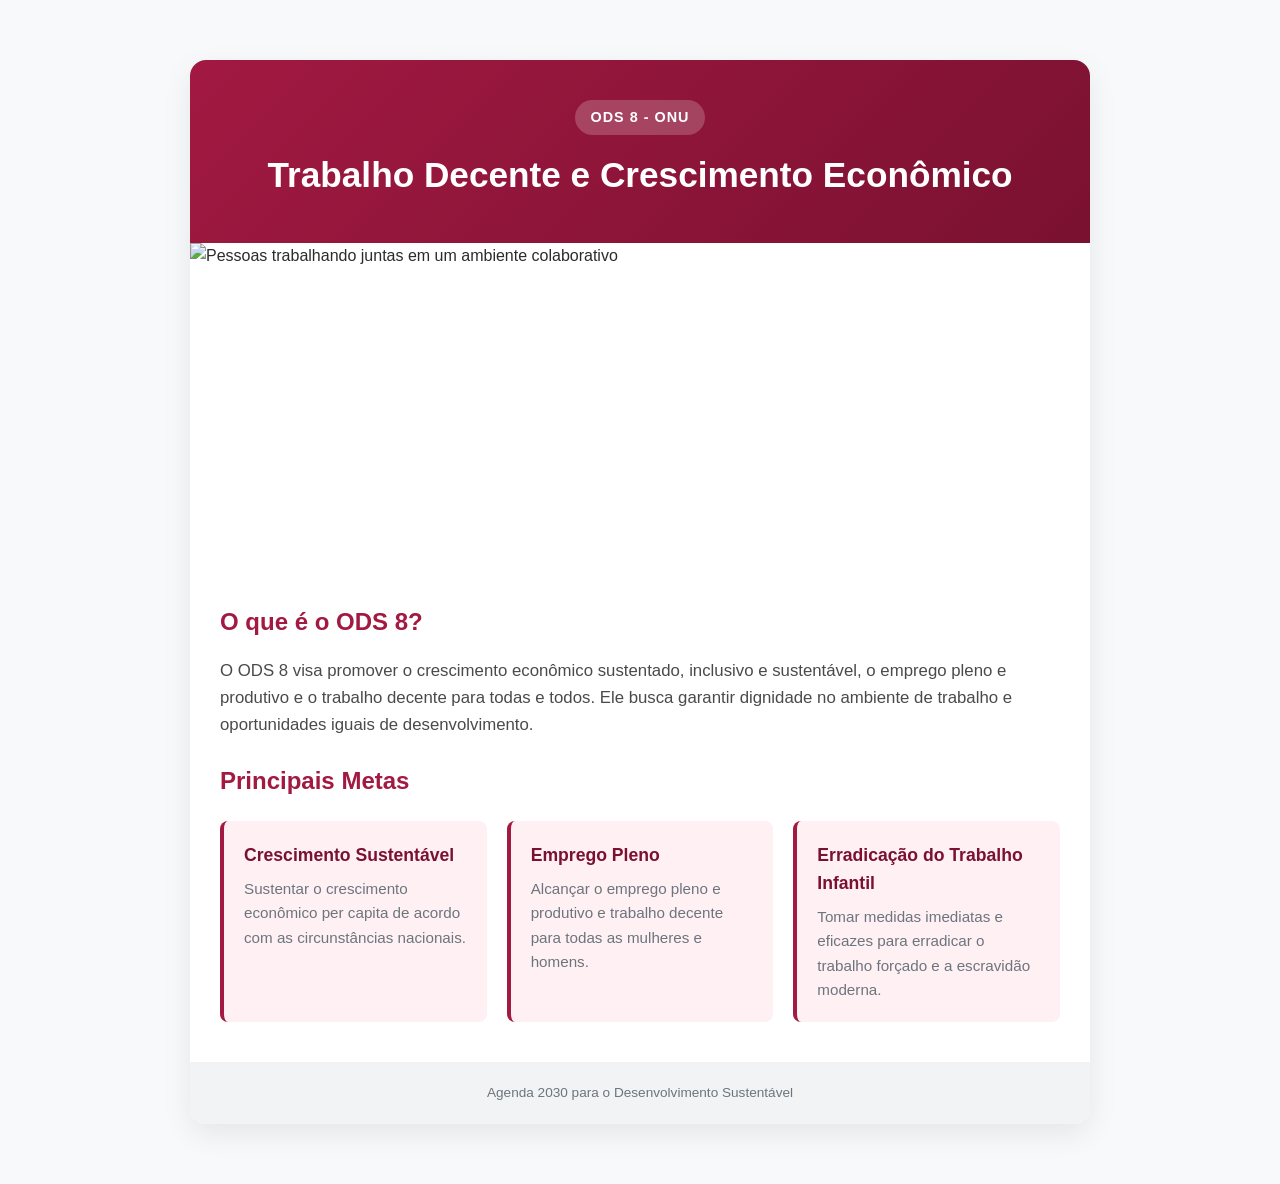
==== ODS08.html @ 08b7e514 "odsia" ====
<!DOCTYPE html>
<html lang="pt-BR">
<head>
  <meta charset="UTF-8">
  <meta name="viewport" content="width=device-width, initial-scale=1.0">
  <title>ODS 8 - Trabalho Decente e Crescimento Econômico</title>
  <style>
    :root {
      --primary: #a21942;
      --primary-dark: #7a1130;
      --bg-color: #f8f9fa;
      --card-bg: #ffffff;
      --text-color: #2b2b2b;
      --text-muted: #6c757d;
    }

    * {
      box-sizing: border-box;
      margin: 0;
      padding: 0;
    }

    body {
      font-family: 'Segoe UI', Tahoma, Geneva, Verdana, sans-serif;
      background-color: var(--bg-color);
      color: var(--text-color);
      line-height: 1.6;
      padding: 20px;
    }

    .container {
      max-width: 900px;
      margin: 40px auto;
      background-color: var(--card-bg);
      border-radius: 16px;
      overflow: hidden;
      box-shadow: 0 10px 30px rgba(0, 0, 0, 0.08);
    }

    .header {
      background: linear-gradient(135deg, var(--primary), var(--primary-dark));
      color: white;
      padding: 40px 30px;
      text-align: center;
    }

    .badge {
      display: inline-block;
      background-color: rgba(255, 255, 255, 0.2);
      padding: 6px 16px;
      border-radius: 20px;
      font-weight: 600;
      font-size: 0.9rem;
      text-transform: uppercase;
      letter-spacing: 1px;
      margin-bottom: 12px;
    }

    .header h1 {
      font-size: 2.2rem;
      font-weight: 700;
    }

    .image-container {
      width: 100%;
      height: 320px;
      overflow: hidden;
      position: relative;
    }

    .image-container img {
      width: 100%;
      height: 100%;
      object-fit: cover;
    }

    .content {
      padding: 40px 30px;
    }

    .content h2 {
      color: var(--primary);
      margin-bottom: 16px;
      font-size: 1.5rem;
    }

    .content p {
      margin-bottom: 24px;
      color: #4a4a4a;
      font-size: 1.05rem;
    }

    .grid-targets {
      display: grid;
      grid-template-columns: repeat(auto-fit, minmax(240px, 1fr));
      gap: 20px;
      margin-top: 20px;
    }

    .target-card {
      background-color: #fff0f3;
      border-left: 4px solid var(--primary);
      padding: 20px;
      border-radius: 8px;
    }

    .target-card h3 {
      font-size: 1.1rem;
      color: var(--primary-dark);
      margin-bottom: 8px;
    }

    .target-card p {
      font-size: 0.95rem;
      margin-bottom: 0;
      color: var(--text-muted);
    }

    .footer {
      text-align: center;
      padding: 20px;
      background-color: #f1f3f5;
      color: var(--text-muted);
      font-size: 0.85rem;
    }
  </style>
</head>
<body>

  <div class="container">
    <header class="header">
      <span class="badge">ODS 8 - ONU</span>
      <h1>Trabalho Decente e Crescimento Econômico</h1>
    </header>

    <div class="image-container">
      <img src="https://images.unsplash.com/photo-1522071820081-009f0129c71c?auto=format&fit=crop&w=1200&q=80" alt="Pessoas trabalhando juntas em um ambiente colaborativo">
    </div>

    <main class="content">
      <h2>O que é o ODS 8?</h2>
      <p>
        O ODS 8 visa promover o crescimento econômico sustentado, inclusivo e sustentável, o emprego pleno e produtivo e o trabalho decente para todas e todos. Ele busca garantir dignidade no ambiente de trabalho e oportunidades iguais de desenvolvimento.
      </p>

      <h2>Principais Metas</h2>
      <div class="grid-targets">
        <div class="target-card">
          <h3>Crescimento Sustentável</h3>
          <p>Sustentar o crescimento econômico per capita de acordo com as circunstâncias nacionais.</p>
        </div>
        <div class="target-card">
          <h3>Emprego Pleno</h3>
          <p>Alcançar o emprego pleno e produtivo e trabalho decente para todas as mulheres e homens.</p>
        </div>
        <div class="target-card">
          <h3>Erradicação do Trabalho Infantil</h3>
          <p>Tomar medidas imediatas e eficazes para erradicar o trabalho forçado e a escravidão moderna.</p>
        </div>
      </div>
    </main>

    <footer class="footer">
      Agenda 2030 para o Desenvolvimento Sustentável
    </footer>
  </div>

</body>
</html>
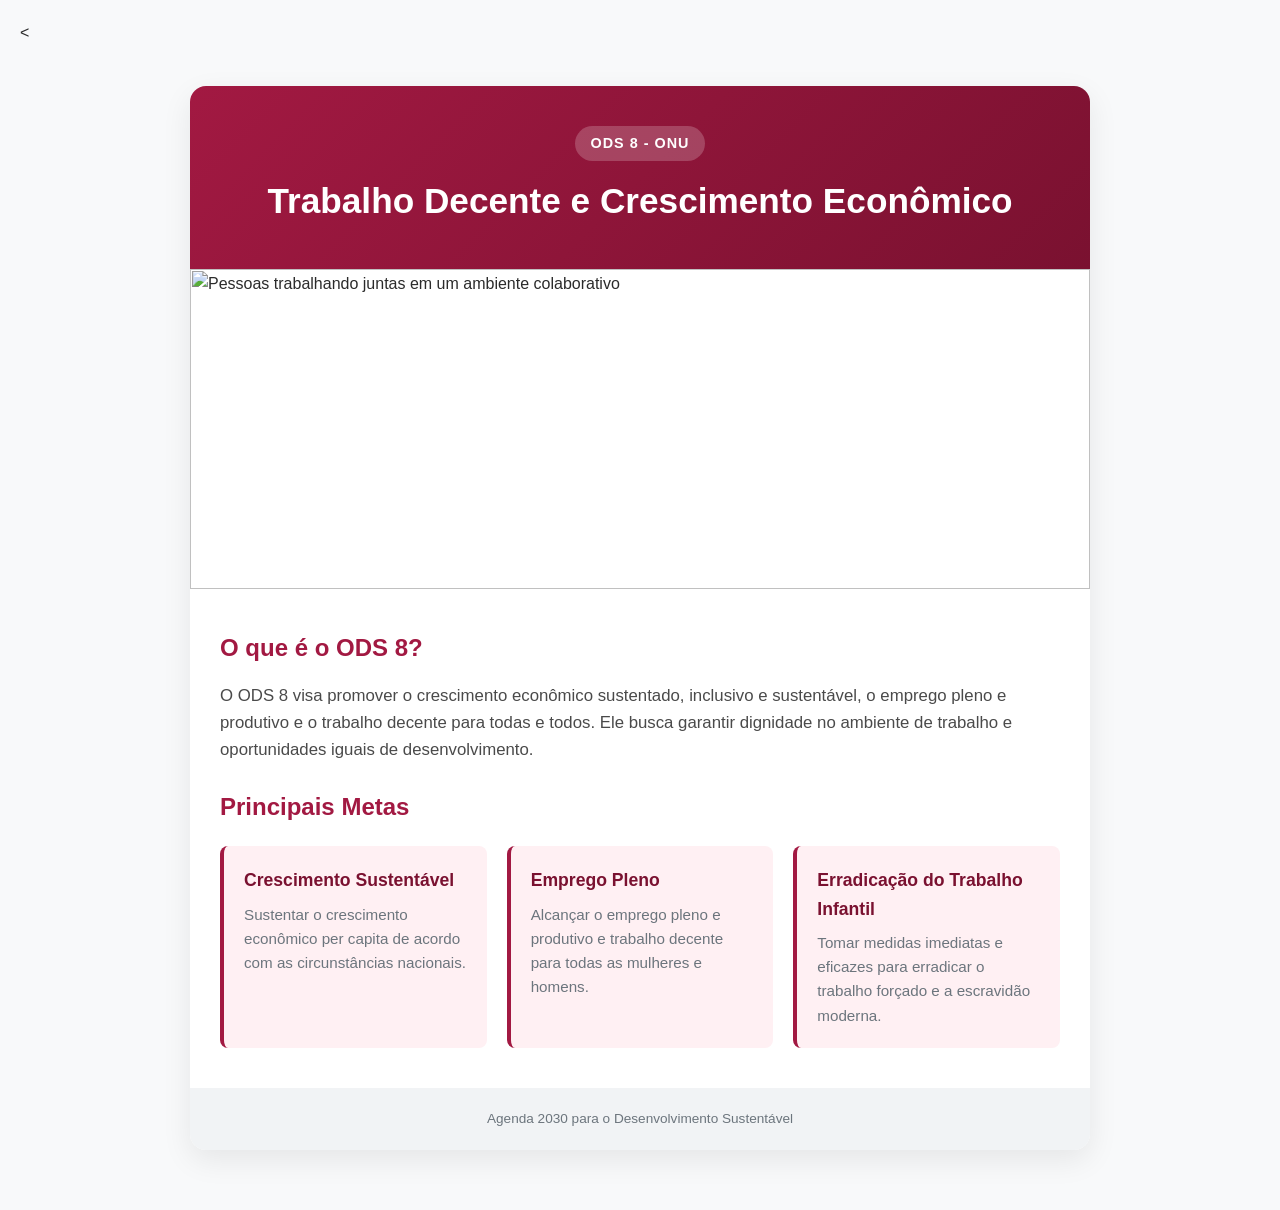
==== commit e8d97dbb: "87" ====
--- a/ODS08.html
+++ b/ODS08.html
@@ -1,129 +1,11 @@
-<!DOCTYPE html>
+<<!DOCTYPE html>
 <html lang="pt-BR">
 <head>
   <meta charset="UTF-8">
   <meta name="viewport" content="width=device-width, initial-scale=1.0">
   <title>ODS 8 - Trabalho Decente e Crescimento Econômico</title>
-  <style>
-    :root {
-      --primary: #a21942;
-      --primary-dark: #7a1130;
-      --bg-color: #f8f9fa;
-      --card-bg: #ffffff;
-      --text-color: #2b2b2b;
-      --text-muted: #6c757d;
-    }
-
-    * {
-      box-sizing: border-box;
-      margin: 0;
-      padding: 0;
-    }
-
-    body {
-      font-family: 'Segoe UI', Tahoma, Geneva, Verdana, sans-serif;
-      background-color: var(--bg-color);
-      color: var(--text-color);
-      line-height: 1.6;
-      padding: 20px;
-    }
-
-    .container {
-      max-width: 900px;
-      margin: 40px auto;
-      background-color: var(--card-bg);
-      border-radius: 16px;
-      overflow: hidden;
-      box-shadow: 0 10px 30px rgba(0, 0, 0, 0.08);
-    }
-
-    .header {
-      background: linear-gradient(135deg, var(--primary), var(--primary-dark));
-      color: white;
-      padding: 40px 30px;
-      text-align: center;
-    }
-
-    .badge {
-      display: inline-block;
-      background-color: rgba(255, 255, 255, 0.2);
-      padding: 6px 16px;
-      border-radius: 20px;
-      font-weight: 600;
-      font-size: 0.9rem;
-      text-transform: uppercase;
-      letter-spacing: 1px;
-      margin-bottom: 12px;
-    }
-
-    .header h1 {
-      font-size: 2.2rem;
-      font-weight: 700;
-    }
-
-    .image-container {
-      width: 100%;
-      height: 320px;
-      overflow: hidden;
-      position: relative;
-    }
-
-    .image-container img {
-      width: 100%;
-      height: 100%;
-      object-fit: cover;
-    }
-
-    .content {
-      padding: 40px 30px;
-    }
-
-    .content h2 {
-      color: var(--primary);
-      margin-bottom: 16px;
-      font-size: 1.5rem;
-    }
-
-    .content p {
-      margin-bottom: 24px;
-      color: #4a4a4a;
-      font-size: 1.05rem;
-    }
-
-    .grid-targets {
-      display: grid;
-      grid-template-columns: repeat(auto-fit, minmax(240px, 1fr));
-      gap: 20px;
-      margin-top: 20px;
-    }
-
-    .target-card {
-      background-color: #fff0f3;
-      border-left: 4px solid var(--primary);
-      padding: 20px;
-      border-radius: 8px;
-    }
-
-    .target-card h3 {
-      font-size: 1.1rem;
-      color: var(--primary-dark);
-      margin-bottom: 8px;
-    }
-
-    .target-card p {
-      font-size: 0.95rem;
-      margin-bottom: 0;
-      color: var(--text-muted);
-    }
-
-    .footer {
-      text-align: center;
-      padding: 20px;
-      background-color: #f1f3f5;
-      color: var(--text-muted);
-      font-size: 0.85rem;
-    }
-  </style>
+  <!-- Link conectando ao arquivo CSS externo -->
+  <link rel="stylesheet" href="css/ODS08.css">
 </head>
 <body>
 
--- a/css/ODS08.css
+++ b/css/ODS08.css
@@ -0,0 +1,118 @@
+:root {
+  --primary: #a21942;
+  --primary-dark: #7a1130;
+  --bg-color: #f8f9fa;
+  --card-bg: #ffffff;
+  --text-color: #2b2b2b;
+  --text-muted: #6c757d;
+}
+
+* {
+  box-sizing: border-box;
+  margin: 0;
+  padding: 0;
+}
+
+body {
+  font-family: 'Segoe UI', Tahoma, Geneva, Verdana, sans-serif;
+  background-color: var(--bg-color);
+  color: var(--text-color);
+  line-height: 1.6;
+  padding: 20px;
+}
+
+.container {
+  max-width: 900px;
+  margin: 40px auto;
+  background-color: var(--card-bg);
+  border-radius: 16px;
+  overflow: hidden;
+  box-shadow: 0 10px 30px rgba(0, 0, 0, 0.08);
+}
+
+.header {
+  background: linear-gradient(135deg, var(--primary), var(--primary-dark));
+  color: white;
+  padding: 40px 30px;
+  text-align: center;
+}
+
+.badge {
+  display: inline-block;
+  background-color: rgba(255, 255, 255, 0.2);
+  padding: 6px 16px;
+  border-radius: 20px;
+  font-weight: 600;
+  font-size: 0.9rem;
+  text-transform: uppercase;
+  letter-spacing: 1px;
+  margin-bottom: 12px;
+}
+
+.header h1 {
+  font-size: 2.2rem;
+  font-weight: 700;
+}
+
+.image-container {
+  width: 100%;
+  height: 320px;
+  overflow: hidden;
+  position: relative;
+}
+
+.image-container img {
+  width: 100%;
+  height: 100%;
+  object-fit: cover;
+}
+
+.content {
+  padding: 40px 30px;
+}
+
+.content h2 {
+  color: var(--primary);
+  margin-bottom: 16px;
+  font-size: 1.5rem;
+}
+
+.content p {
+  margin-bottom: 24px;
+  color: #4a4a4a;
+  font-size: 1.05rem;
+}
+
+.grid-targets {
+  display: grid;
+  grid-template-columns: repeat(auto-fit, minmax(240px, 1fr));
+  gap: 20px;
+  margin-top: 20px;
+}
+
+.target-card {
+  background-color: #fff0f3;
+  border-left: 4px solid var(--primary);
+  padding: 20px;
+  border-radius: 8px;
+}
+
+.target-card h3 {
+  font-size: 1.1rem;
+  color: var(--primary-dark);
+  margin-bottom: 8px;
+}
+
+.target-card p {
+  font-size: 0.95rem;
+  margin-bottom: 0;
+  color: var(--text-muted);
+}
+
+.footer {
+  text-align: center;
+  padding: 20px;
+  background-color: #f1f3f5;
+  color: var(--text-muted);
+  font-size: 0.85rem;
+}
